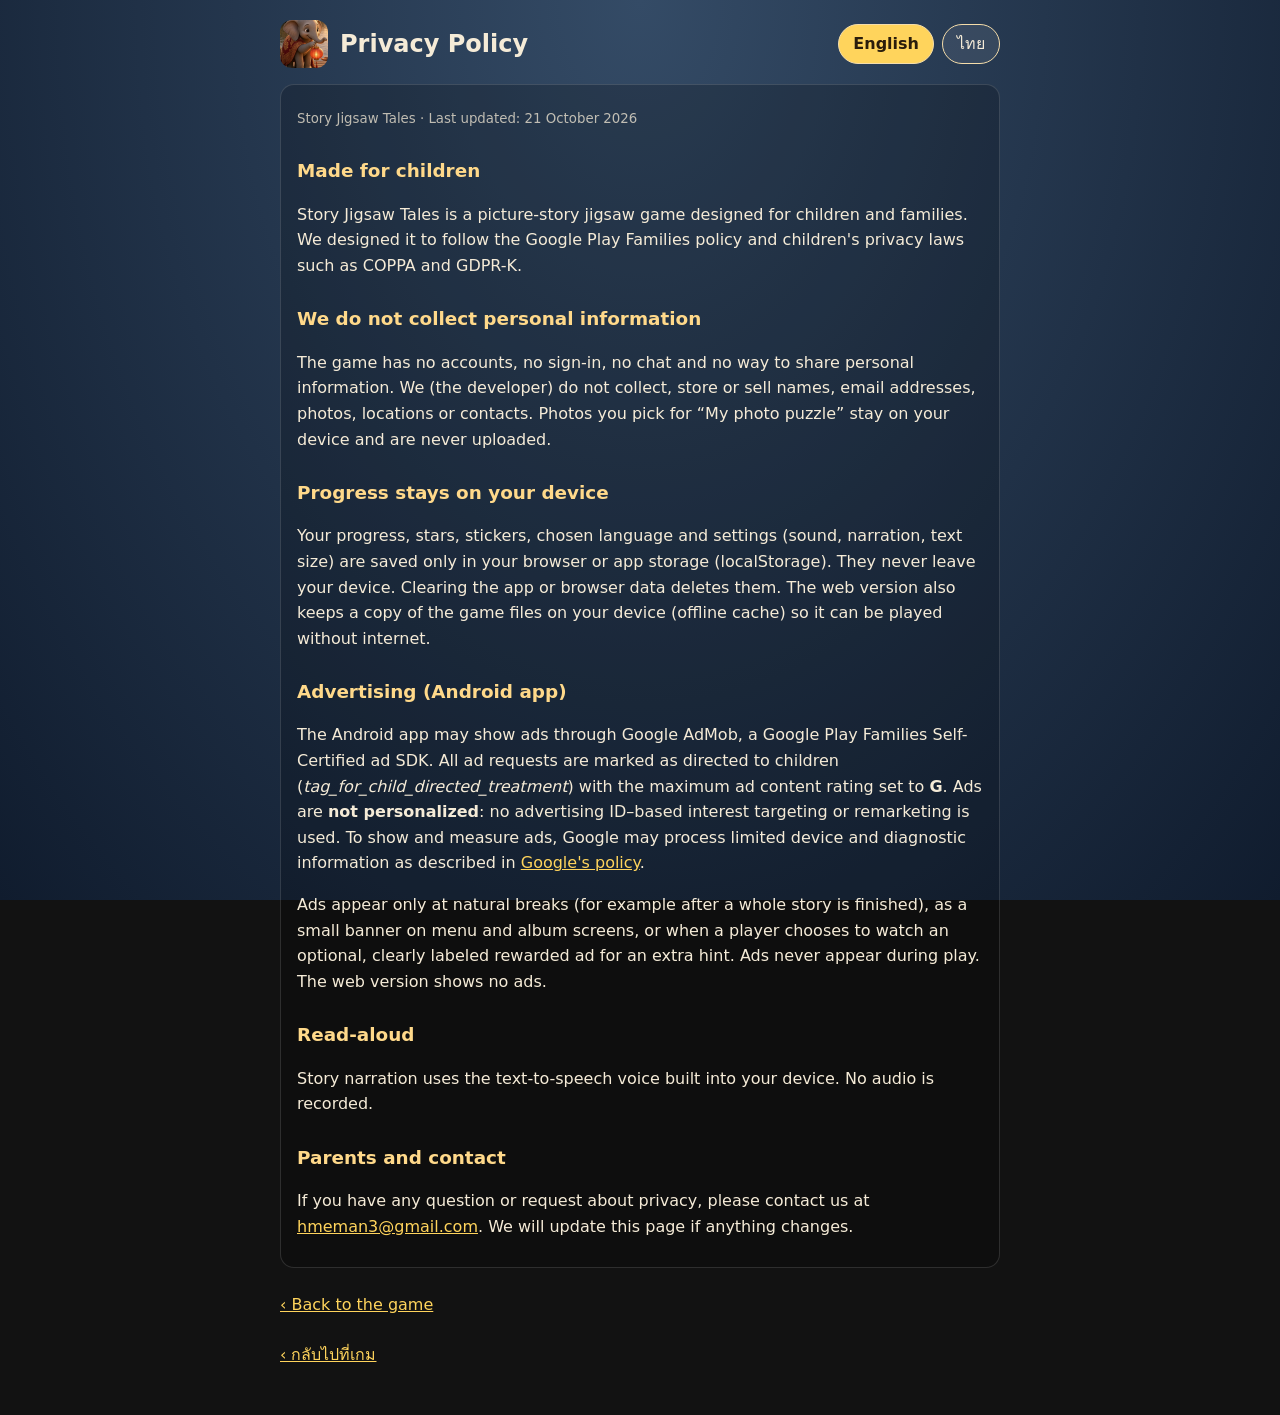
==== privacy.html @ 479d1299 "Kid features: 2x2 board, gentle hint, storybook mode, Hard stickers, text size, offline PWA, privacy" ====
<!doctype html>
<html lang="en">
<head>
<meta charset="utf-8">
<meta name="viewport" content="width=device-width,initial-scale=1,viewport-fit=cover">
<title>Privacy Policy · Story Jigsaw Tales</title>
<meta name="robots" content="index,follow">
<link rel="icon" href="branding/favicon.ico">
<style>
:root{color-scheme:dark}
body{margin:0;font:16px/1.6 system-ui,-apple-system,"Segoe UI",Roboto,"Noto Sans Thai",sans-serif;background:radial-gradient(ellipse at top,#344b66,#101c2e) fixed;color:#f5ebd7}
main{max-width:720px;margin:0 auto;padding:20px 18px 48px}
header{display:flex;align-items:center;gap:12px;flex-wrap:wrap}
header img{width:48px;height:48px;border-radius:12px}
h1{font-size:1.5em;margin:0;flex:1;min-width:180px}
h2{font-size:1.15em;margin:1.4em 0 .3em;color:#ffd98a}
a{color:#ffd45c}
nav.lang{display:flex;gap:8px}
nav.lang button{font:inherit;padding:6px 14px;border-radius:999px;border:1px solid #f5ddaa;background:#ffffff14;color:inherit;cursor:pointer}
nav.lang button[aria-pressed=true]{background:#ffd45c;color:#2a1d0c;font-weight:700}
.card{background:#00000033;border:1px solid #ffffff22;border-radius:14px;padding:4px 16px 12px;margin-top:16px}
[data-l]{display:none}
html[lang=en] [data-l=en],html[lang=th] [data-l=th]{display:block}
small{opacity:.75}
.back{display:inline-block;margin-top:24px}
</style>
</head>
<body>
<main>
<header><img src="branding/icon-192.png" alt=""><h1 data-l="en">Privacy Policy</h1><h1 data-l="th">นโยบายความเป็นส่วนตัว</h1>
<nav class="lang" aria-label="Language"><button type="button" data-set="en">English</button><button type="button" data-set="th">ไทย</button></nav></header>

<div class="card" data-l="en">
<p><small>Story Jigsaw Tales · Last updated: 21 October 2026</small></p>
<h2>Made for children</h2>
<p>Story Jigsaw Tales is a picture-story jigsaw game designed for children and families. We designed it to follow the Google Play Families policy and children's privacy laws such as COPPA and GDPR-K.</p>
<h2>We do not collect personal information</h2>
<p>The game has no accounts, no sign-in, no chat and no way to share personal information. We (the developer) do not collect, store or sell names, email addresses, photos, locations or contacts. Photos you pick for “My photo puzzle” stay on your device and are never uploaded.</p>
<h2>Progress stays on your device</h2>
<p>Your progress, stars, stickers, chosen language and settings (sound, narration, text size) are saved only in your browser or app storage (localStorage). They never leave your device. Clearing the app or browser data deletes them. The web version also keeps a copy of the game files on your device (offline cache) so it can be played without internet.</p>
<h2>Advertising (Android app)</h2>
<p>The Android app may show ads through Google AdMob, a Google Play Families Self-Certified ad SDK. All ad requests are marked as directed to children (<em>tag_for_child_directed_treatment</em>) with the maximum ad content rating set to <strong>G</strong>. Ads are <strong>not personalized</strong>: no advertising ID–based interest targeting or remarketing is used. To show and measure ads, Google may process limited device and diagnostic information as described in <a href="https://policies.google.com/technologies/partner-sites" rel="noopener">Google's policy</a>.</p>
<p>Ads appear only at natural breaks (for example after a whole story is finished), as a small banner on menu and album screens, or when a player chooses to watch an optional, clearly labeled rewarded ad for an extra hint. Ads never appear during play. The web version shows no ads.</p>
<h2>Read-aloud</h2>
<p>Story narration uses the text-to-speech voice built into your device. No audio is recorded.</p>
<h2>Parents and contact</h2>
<p>If you have any question or request about privacy, please contact us at <a href="mailto:hmeman3@gmail.com">hmeman3@gmail.com</a>. We will update this page if anything changes.</p>
</div>

<div class="card" data-l="th">
<p><small>Story Jigsaw Tales · ปรับปรุงล่าสุด: 21 ตุลาคม 2026</small></p>
<h2>เกมสำหรับเด็ก</h2>
<p>Story Jigsaw Tales เป็นเกมต่อภาพนิทานสำหรับเด็กและครอบครัว ออกแบบให้เป็นไปตามนโยบาย Families ของ Google Play และกฎหมายคุ้มครองข้อมูลเด็ก เช่น COPPA และ GDPR-K</p>
<h2>เราไม่เก็บข้อมูลส่วนบุคคล</h2>
<p>เกมนี้ไม่มีบัญชีผู้ใช้ ไม่ต้องล็อกอิน ไม่มีแชต และไม่มีช่องทางให้กรอกหรือแชร์ข้อมูลส่วนตัว ผู้พัฒนาไม่เก็บ ไม่บันทึก และไม่ขาย ชื่อ อีเมล รูปภาพ ตำแหน่ง หรือรายชื่อผู้ติดต่อ รูปที่เลือกใน “จิ๊กซอว์รูปของฉัน” อยู่ในเครื่องเท่านั้นและไม่ถูกอัปโหลด</p>
<h2>ความคืบหน้าเก็บไว้ในเครื่อง</h2>
<p>ด่านที่ผ่าน ดาว สติกเกอร์ ภาษาที่เลือก และการตั้งค่า (เสียง เสียงเล่าเรื่อง ขนาดตัวอักษร) บันทึกไว้ในพื้นที่จัดเก็บของเบราว์เซอร์หรือแอป (localStorage) เท่านั้น ไม่ถูกส่งออกจากเครื่อง หากล้างข้อมูลแอปหรือเบราว์เซอร์ ข้อมูลจะถูกลบ เวอร์ชันเว็บยังเก็บสำเนาไฟล์เกมไว้ในเครื่อง (แคชออฟไลน์) เพื่อให้เล่นได้โดยไม่ต้องใช้อินเทอร์เน็ต</p>
<h2>โฆษณา (แอป Android)</h2>
<p>แอป Android อาจแสดงโฆษณาผ่าน Google AdMob ซึ่งเป็น SDK โฆษณาที่ผ่านการรับรองตนเองตามโปรแกรม Families ของ Google Play ทุกคำขอโฆษณาถูกระบุว่าเป็นเนื้อหาสำหรับเด็ก (<em>tag_for_child_directed_treatment</em>) และจำกัดระดับเนื้อหาโฆษณาสูงสุดที่ <strong>G</strong> โฆษณา<strong>ไม่ปรับตามบุคคล</strong> ไม่มีการกำหนดเป้าหมายตามความสนใจหรือรีมาร์เก็ตติ้ง เพื่อแสดงและวัดผลโฆษณา Google อาจประมวลผลข้อมูลอุปกรณ์และข้อมูลวินิจฉัยบางส่วนตาม<a href="https://policies.google.com/technologies/partner-sites?hl=th" rel="noopener">นโยบายของ Google</a></p>
<p>โฆษณาจะแสดงเฉพาะช่วงพักตามธรรมชาติ (เช่น หลังเล่นจบนิทานทั้งเรื่อง) เป็นแบนเนอร์เล็กในหน้าเมนูและสมุดนิทาน หรือเมื่อผู้เล่นเลือกดูโฆษณารับรางวัลแบบไม่บังคับที่มีป้ายบอกชัดเจนเพื่อรับตัวช่วยเพิ่ม ไม่มีโฆษณาระหว่างเล่น และเวอร์ชันเว็บไม่มีโฆษณา</p>
<h2>เสียงอ่านนิทาน</h2>
<p>เสียงเล่าเรื่องใช้ระบบอ่านออกเสียงที่มีอยู่ในเครื่อง ไม่มีการบันทึกเสียง</p>
<h2>สำหรับผู้ปกครองและการติดต่อ</h2>
<p>หากมีคำถามหรือคำขอเกี่ยวกับความเป็นส่วนตัว ติดต่อได้ที่ <a href="mailto:hmeman3@gmail.com">hmeman3@gmail.com</a> หากมีการเปลี่ยนแปลง เราจะปรับปรุงหน้านี้</p>
</div>
<a class="back" href="./" data-l="en">‹ Back to the game</a><a class="back" href="./" data-l="th">‹ กลับไปที่เกม</a>
</main>
<script>
(function(){
 const q=new URLSearchParams(location.search).get('lang');let pref=q;
 if(!pref){try{pref=localStorage.getItem('lsj-story-lang')}catch(e){}}
 if(!pref)pref=(navigator.language||'en').slice(0,2);
 const set=l=>{l=l==='th'?'th':'en';document.documentElement.lang=l;document.title=l==='th'?'นโยบายความเป็นส่วนตัว · Story Jigsaw Tales':'Privacy Policy · Story Jigsaw Tales';document.querySelectorAll('[data-set]').forEach(b=>b.setAttribute('aria-pressed',String(b.dataset.set===l)));};
 document.querySelectorAll('[data-set]').forEach(b=>b.onclick=()=>set(b.dataset.set));set(pref);
})();
</script>
</body>
</html>
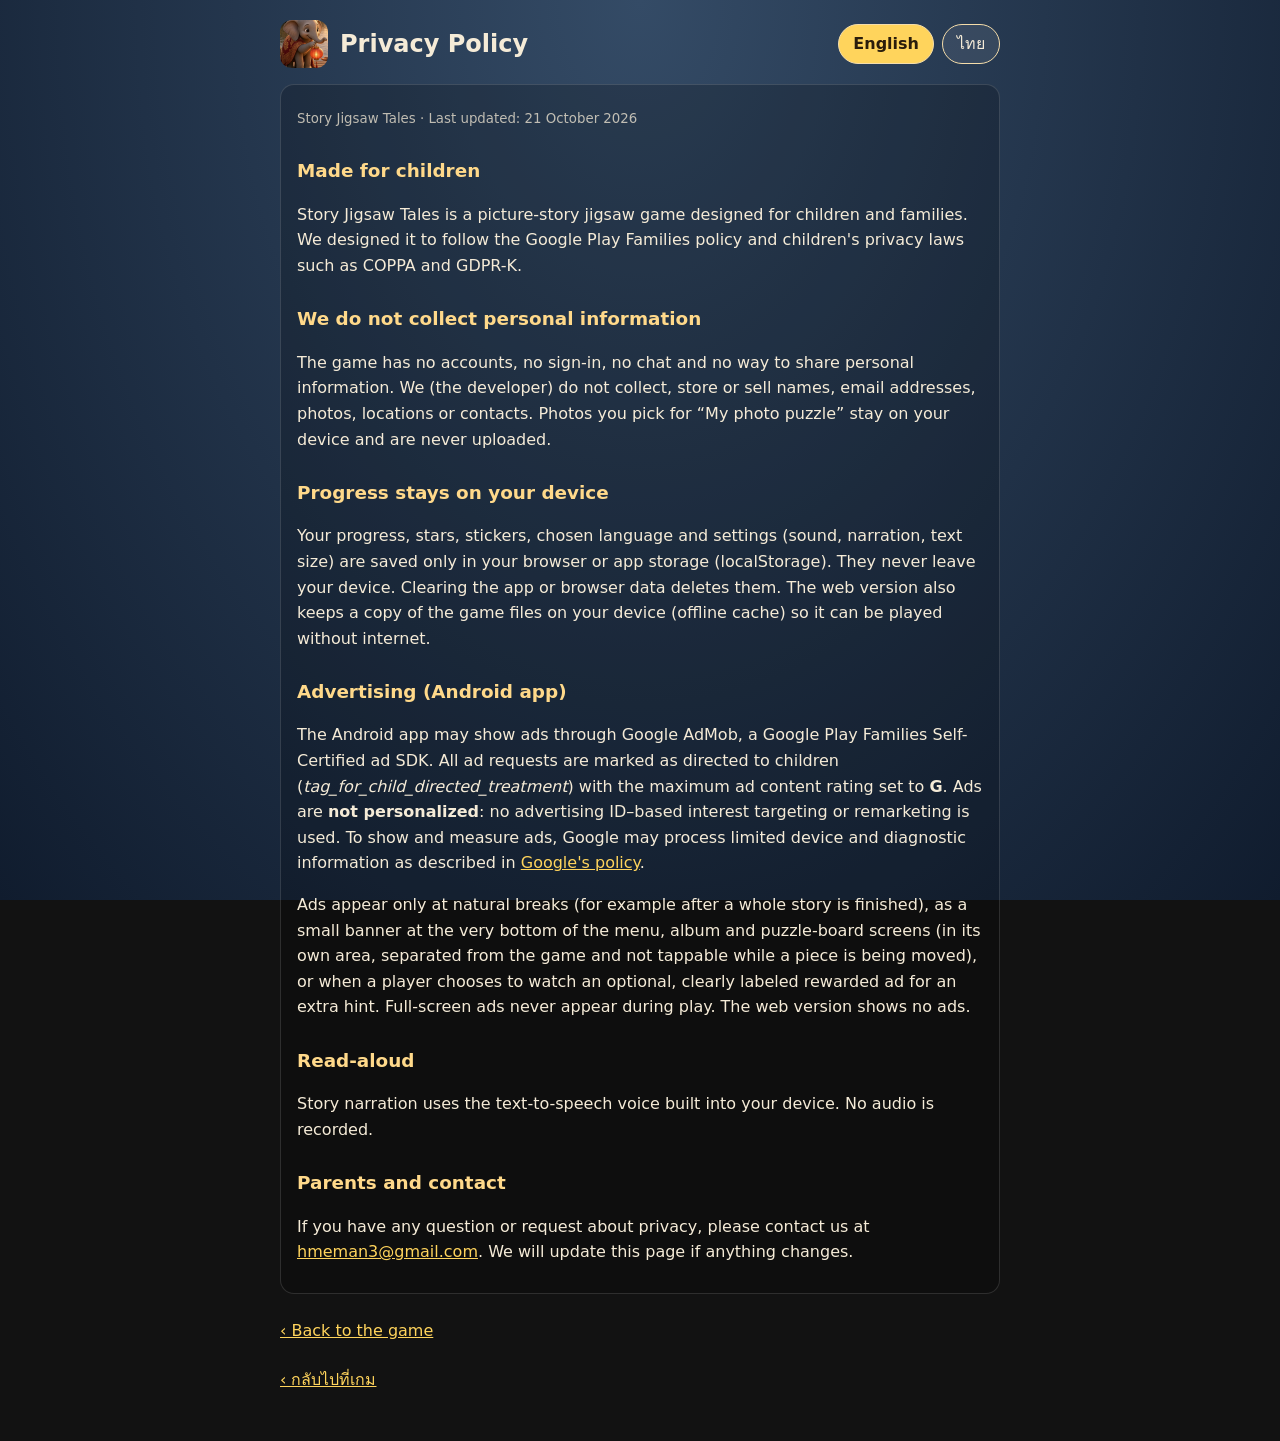
==== commit 518c7cf9: "Gameplay banner in reserved bottom strip with gap+separator, touch lock during piece moves; update a" ====
--- a/privacy.html
+++ b/privacy.html
@@ -40,7 +40,7 @@
 <p>Your progress, stars, stickers, chosen language and settings (sound, narration, text size) are saved only in your browser or app storage (localStorage). They never leave your device. Clearing the app or browser data deletes them. The web version also keeps a copy of the game files on your device (offline cache) so it can be played without internet.</p>
 <h2>Advertising (Android app)</h2>
 <p>The Android app may show ads through Google AdMob, a Google Play Families Self-Certified ad SDK. All ad requests are marked as directed to children (<em>tag_for_child_directed_treatment</em>) with the maximum ad content rating set to <strong>G</strong>. Ads are <strong>not personalized</strong>: no advertising ID–based interest targeting or remarketing is used. To show and measure ads, Google may process limited device and diagnostic information as described in <a href="https://policies.google.com/technologies/partner-sites" rel="noopener">Google's policy</a>.</p>
-<p>Ads appear only at natural breaks (for example after a whole story is finished), as a small banner on menu and album screens, or when a player chooses to watch an optional, clearly labeled rewarded ad for an extra hint. Ads never appear during play. The web version shows no ads.</p>
+<p>Ads appear only at natural breaks (for example after a whole story is finished), as a small banner at the very bottom of the menu, album and puzzle-board screens (in its own area, separated from the game and not tappable while a piece is being moved), or when a player chooses to watch an optional, clearly labeled rewarded ad for an extra hint. Full-screen ads never appear during play. The web version shows no ads.</p>
 <h2>Read-aloud</h2>
 <p>Story narration uses the text-to-speech voice built into your device. No audio is recorded.</p>
 <h2>Parents and contact</h2>
@@ -57,7 +57,7 @@
 <p>ด่านที่ผ่าน ดาว สติกเกอร์ ภาษาที่เลือก และการตั้งค่า (เสียง เสียงเล่าเรื่อง ขนาดตัวอักษร) บันทึกไว้ในพื้นที่จัดเก็บของเบราว์เซอร์หรือแอป (localStorage) เท่านั้น ไม่ถูกส่งออกจากเครื่อง หากล้างข้อมูลแอปหรือเบราว์เซอร์ ข้อมูลจะถูกลบ เวอร์ชันเว็บยังเก็บสำเนาไฟล์เกมไว้ในเครื่อง (แคชออฟไลน์) เพื่อให้เล่นได้โดยไม่ต้องใช้อินเทอร์เน็ต</p>
 <h2>โฆษณา (แอป Android)</h2>
 <p>แอป Android อาจแสดงโฆษณาผ่าน Google AdMob ซึ่งเป็น SDK โฆษณาที่ผ่านการรับรองตนเองตามโปรแกรม Families ของ Google Play ทุกคำขอโฆษณาถูกระบุว่าเป็นเนื้อหาสำหรับเด็ก (<em>tag_for_child_directed_treatment</em>) และจำกัดระดับเนื้อหาโฆษณาสูงสุดที่ <strong>G</strong> โฆษณา<strong>ไม่ปรับตามบุคคล</strong> ไม่มีการกำหนดเป้าหมายตามความสนใจหรือรีมาร์เก็ตติ้ง เพื่อแสดงและวัดผลโฆษณา Google อาจประมวลผลข้อมูลอุปกรณ์และข้อมูลวินิจฉัยบางส่วนตาม<a href="https://policies.google.com/technologies/partner-sites?hl=th" rel="noopener">นโยบายของ Google</a></p>
-<p>โฆษณาจะแสดงเฉพาะช่วงพักตามธรรมชาติ (เช่น หลังเล่นจบนิทานทั้งเรื่อง) เป็นแบนเนอร์เล็กในหน้าเมนูและสมุดนิทาน หรือเมื่อผู้เล่นเลือกดูโฆษณารับรางวัลแบบไม่บังคับที่มีป้ายบอกชัดเจนเพื่อรับตัวช่วยเพิ่ม ไม่มีโฆษณาระหว่างเล่น และเวอร์ชันเว็บไม่มีโฆษณา</p>
+<p>โฆษณาจะแสดงเฉพาะช่วงพักตามธรรมชาติ (เช่น หลังเล่นจบนิทานทั้งเรื่อง) เป็นแบนเนอร์เล็กที่ขอบล่างสุดของหน้าเมนู สมุดนิทาน และหน้ากระดานต่อภาพ (อยู่ในพื้นที่แยกจากเกม และกดไม่ได้ขณะกำลังขยับชิ้นภาพ) หรือเมื่อผู้เล่นเลือกดูโฆษณารับรางวัลแบบไม่บังคับที่มีป้ายบอกชัดเจนเพื่อรับตัวช่วยเพิ่ม ไม่มีโฆษณาเต็มจอระหว่างเล่น และเวอร์ชันเว็บไม่มีโฆษณา</p>
 <h2>เสียงอ่านนิทาน</h2>
 <p>เสียงเล่าเรื่องใช้ระบบอ่านออกเสียงที่มีอยู่ในเครื่อง ไม่มีการบันทึกเสียง</p>
 <h2>สำหรับผู้ปกครองและการติดต่อ</h2>
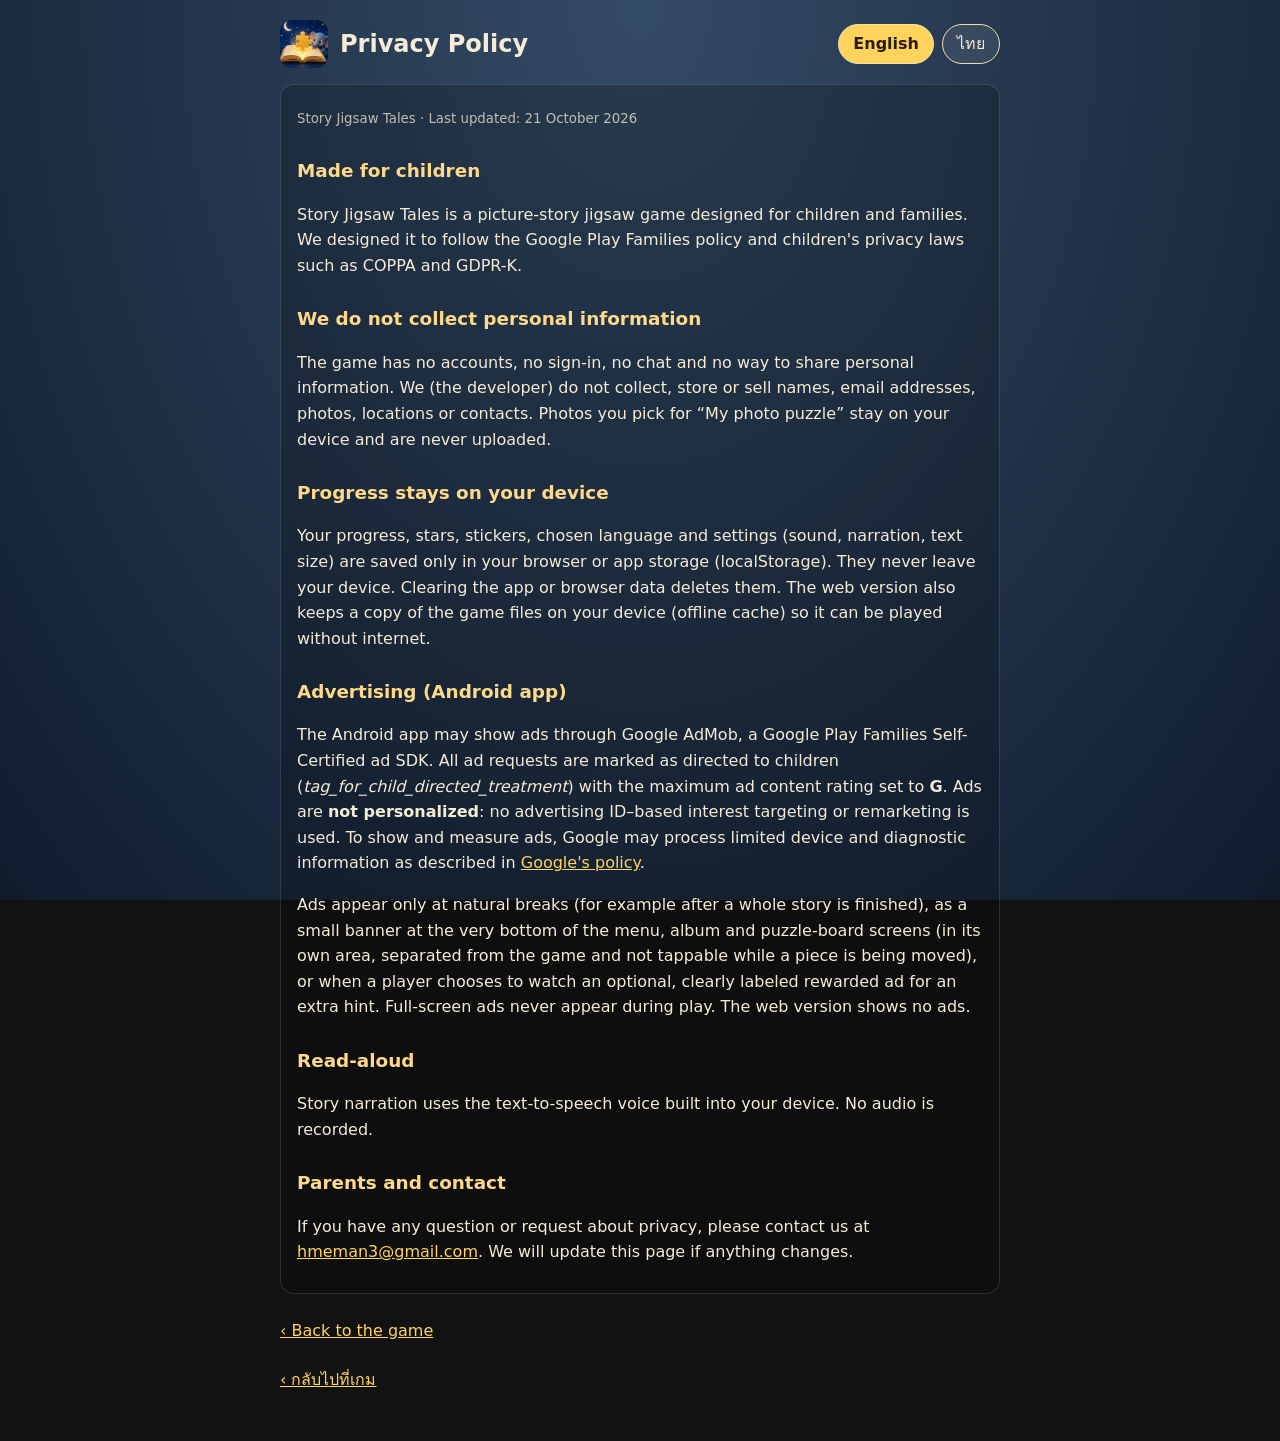
==== commit 3989c432: "Versioned icon filenames (-v2); SW: per-version cache lookup, no-cache navigations, skipWaiting/clai" ====
--- a/privacy.html
+++ b/privacy.html
@@ -5,7 +5,7 @@
 <meta name="viewport" content="width=device-width,initial-scale=1,viewport-fit=cover">
 <title>Privacy Policy · Story Jigsaw Tales</title>
 <meta name="robots" content="index,follow">
-<link rel="icon" href="branding/favicon.ico">
+<link rel="icon" href="branding/favicon-v2.ico">
 <style>
 :root{color-scheme:dark}
 body{margin:0;font:16px/1.6 system-ui,-apple-system,"Segoe UI",Roboto,"Noto Sans Thai",sans-serif;background:radial-gradient(ellipse at top,#344b66,#101c2e) fixed;color:#f5ebd7}
@@ -27,7 +27,7 @@
 </head>
 <body>
 <main>
-<header><img src="branding/icon-192.png" alt=""><h1 data-l="en">Privacy Policy</h1><h1 data-l="th">นโยบายความเป็นส่วนตัว</h1>
+<header><img src="branding/icon-192-v2.png" alt=""><h1 data-l="en">Privacy Policy</h1><h1 data-l="th">นโยบายความเป็นส่วนตัว</h1>
 <nav class="lang" aria-label="Language"><button type="button" data-set="en">English</button><button type="button" data-set="th">ไทย</button></nav></header>
 
 <div class="card" data-l="en">
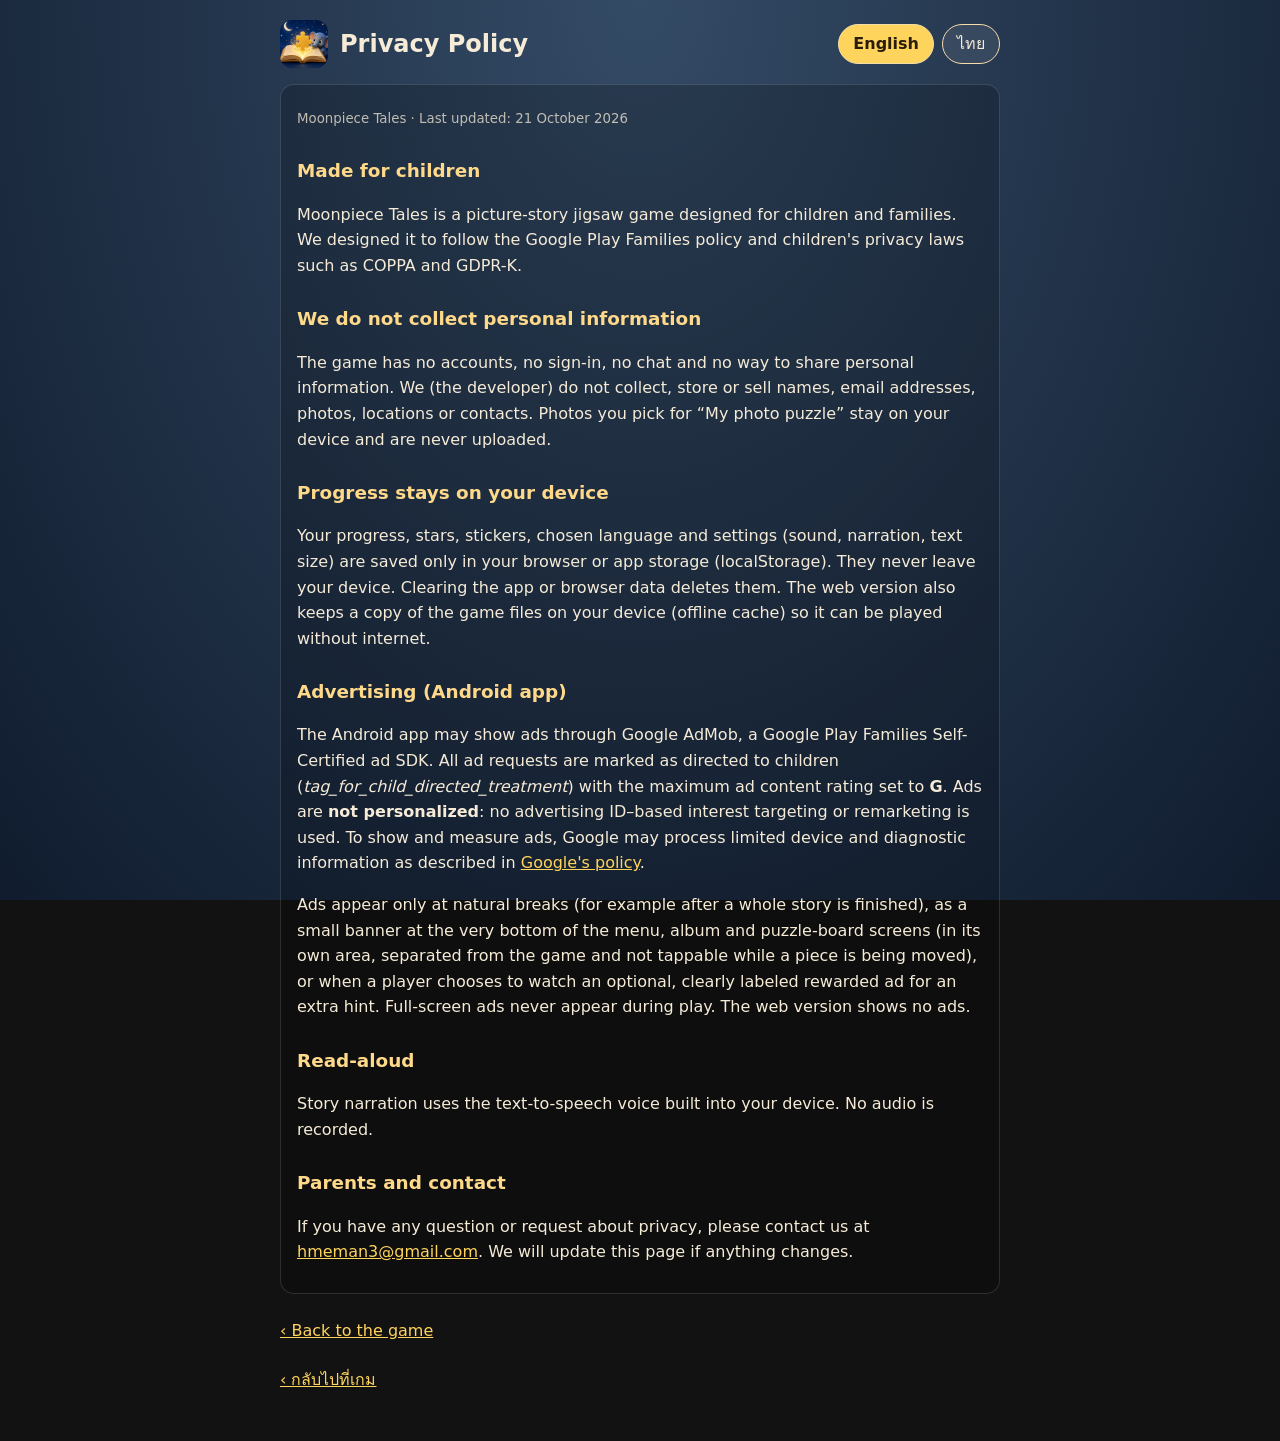
==== commit 62fb9f41: "Rename to Moonpiece Tales; remove dead online ranking code; Android app hooks (AndroidTTS bridge, hi" ====
--- a/privacy.html
+++ b/privacy.html
@@ -3,7 +3,7 @@
 <head>
 <meta charset="utf-8">
 <meta name="viewport" content="width=device-width,initial-scale=1,viewport-fit=cover">
-<title>Privacy Policy · Story Jigsaw Tales</title>
+<title>Privacy Policy · Moonpiece Tales</title>
 <meta name="robots" content="index,follow">
 <link rel="icon" href="branding/favicon-v2.ico">
 <style>
@@ -31,9 +31,9 @@
 <nav class="lang" aria-label="Language"><button type="button" data-set="en">English</button><button type="button" data-set="th">ไทย</button></nav></header>
 
 <div class="card" data-l="en">
-<p><small>Story Jigsaw Tales · Last updated: 21 October 2026</small></p>
+<p><small>Moonpiece Tales · Last updated: 21 October 2026</small></p>
 <h2>Made for children</h2>
-<p>Story Jigsaw Tales is a picture-story jigsaw game designed for children and families. We designed it to follow the Google Play Families policy and children's privacy laws such as COPPA and GDPR-K.</p>
+<p>Moonpiece Tales is a picture-story jigsaw game designed for children and families. We designed it to follow the Google Play Families policy and children's privacy laws such as COPPA and GDPR-K.</p>
 <h2>We do not collect personal information</h2>
 <p>The game has no accounts, no sign-in, no chat and no way to share personal information. We (the developer) do not collect, store or sell names, email addresses, photos, locations or contacts. Photos you pick for “My photo puzzle” stay on your device and are never uploaded.</p>
 <h2>Progress stays on your device</h2>
@@ -48,9 +48,9 @@
 </div>
 
 <div class="card" data-l="th">
-<p><small>Story Jigsaw Tales · ปรับปรุงล่าสุด: 21 ตุลาคม 2026</small></p>
+<p><small>Moonpiece Tales · ปรับปรุงล่าสุด: 21 ตุลาคม 2026</small></p>
 <h2>เกมสำหรับเด็ก</h2>
-<p>Story Jigsaw Tales เป็นเกมต่อภาพนิทานสำหรับเด็กและครอบครัว ออกแบบให้เป็นไปตามนโยบาย Families ของ Google Play และกฎหมายคุ้มครองข้อมูลเด็ก เช่น COPPA และ GDPR-K</p>
+<p>Moonpiece Tales เป็นเกมต่อภาพนิทานสำหรับเด็กและครอบครัว ออกแบบให้เป็นไปตามนโยบาย Families ของ Google Play และกฎหมายคุ้มครองข้อมูลเด็ก เช่น COPPA และ GDPR-K</p>
 <h2>เราไม่เก็บข้อมูลส่วนบุคคล</h2>
 <p>เกมนี้ไม่มีบัญชีผู้ใช้ ไม่ต้องล็อกอิน ไม่มีแชต และไม่มีช่องทางให้กรอกหรือแชร์ข้อมูลส่วนตัว ผู้พัฒนาไม่เก็บ ไม่บันทึก และไม่ขาย ชื่อ อีเมล รูปภาพ ตำแหน่ง หรือรายชื่อผู้ติดต่อ รูปที่เลือกใน “จิ๊กซอว์รูปของฉัน” อยู่ในเครื่องเท่านั้นและไม่ถูกอัปโหลด</p>
 <h2>ความคืบหน้าเก็บไว้ในเครื่อง</h2>
@@ -70,7 +70,7 @@
  const q=new URLSearchParams(location.search).get('lang');let pref=q;
  if(!pref){try{pref=localStorage.getItem('lsj-story-lang')}catch(e){}}
  if(!pref)pref=(navigator.language||'en').slice(0,2);
- const set=l=>{l=l==='th'?'th':'en';document.documentElement.lang=l;document.title=l==='th'?'นโยบายความเป็นส่วนตัว · Story Jigsaw Tales':'Privacy Policy · Story Jigsaw Tales';document.querySelectorAll('[data-set]').forEach(b=>b.setAttribute('aria-pressed',String(b.dataset.set===l)));};
+ const set=l=>{l=l==='th'?'th':'en';document.documentElement.lang=l;document.title=l==='th'?'นโยบายความเป็นส่วนตัว · Moonpiece Tales':'Privacy Policy · Moonpiece Tales';document.querySelectorAll('[data-set]').forEach(b=>b.setAttribute('aria-pressed',String(b.dataset.set===l)));};
  document.querySelectorAll('[data-set]').forEach(b=>b.onclick=()=>set(b.dataset.set));set(pref);
 })();
 </script>
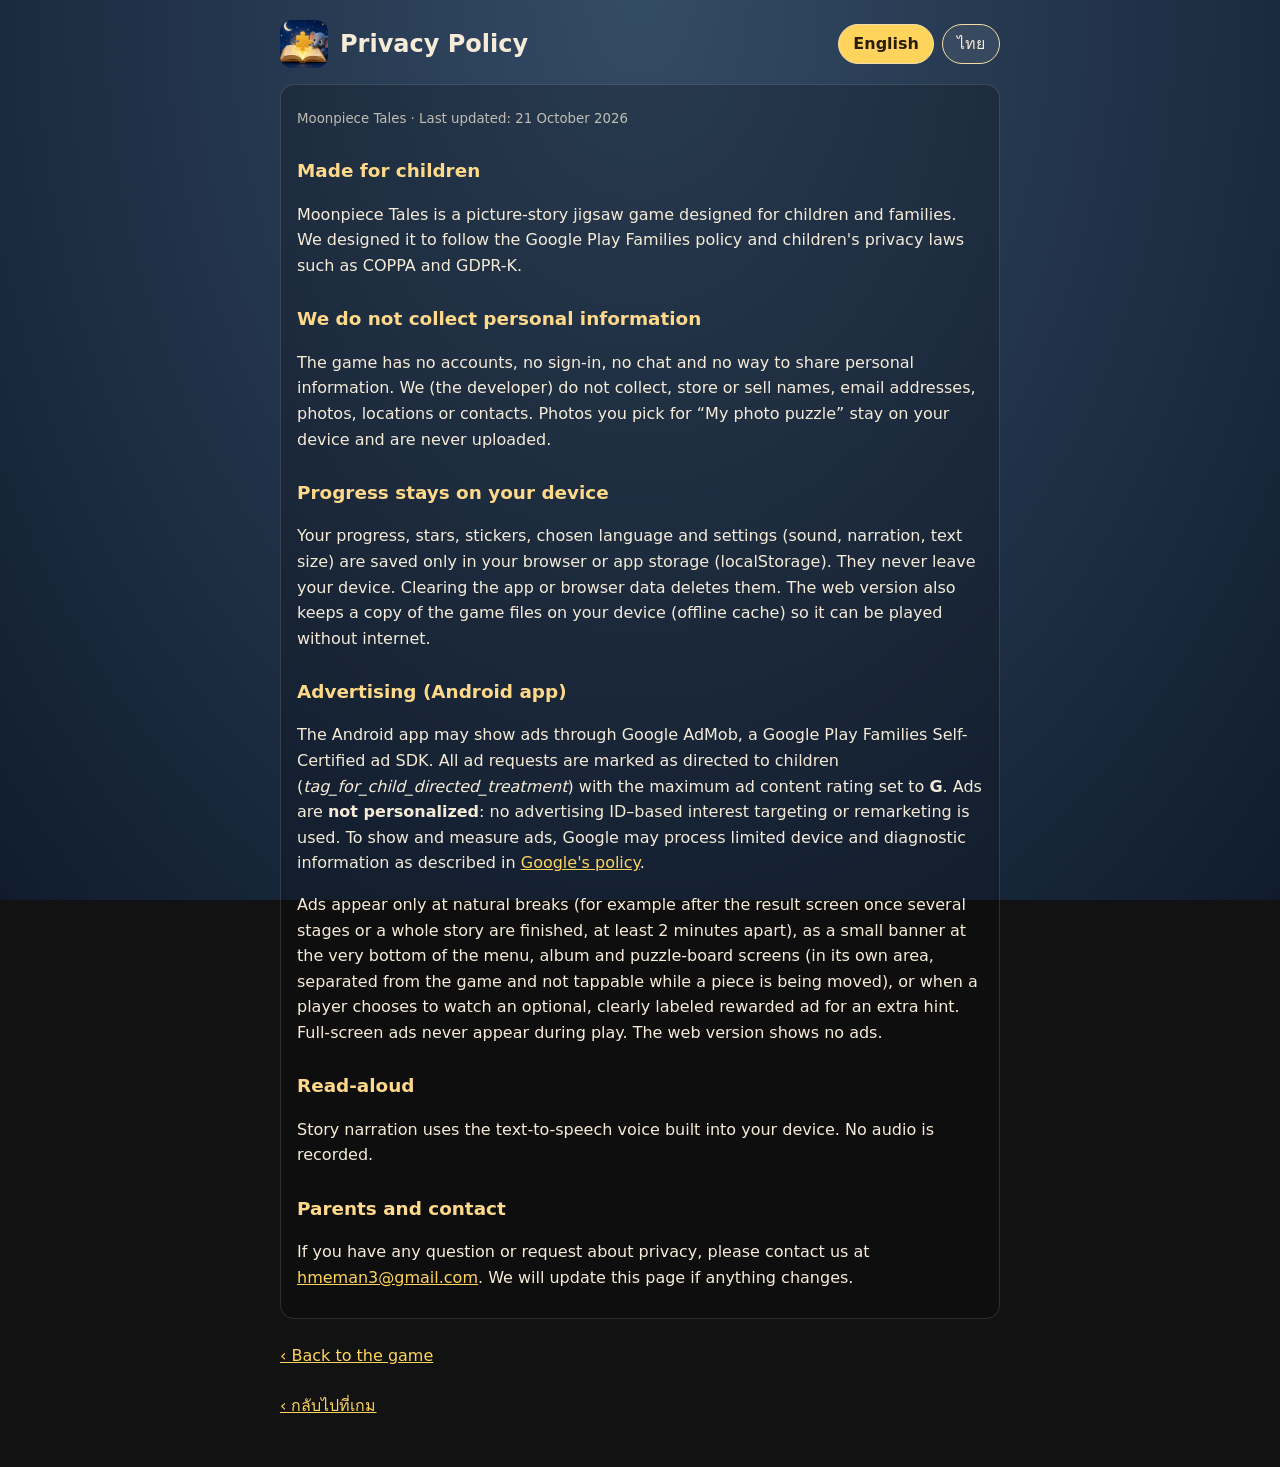
==== commit c1d54a85: "Interstitials at natural breaks every 3 clears or after a whole story; 2-min gap and grace; reward r" ====
--- a/privacy.html
+++ b/privacy.html
@@ -40,7 +40,7 @@
 <p>Your progress, stars, stickers, chosen language and settings (sound, narration, text size) are saved only in your browser or app storage (localStorage). They never leave your device. Clearing the app or browser data deletes them. The web version also keeps a copy of the game files on your device (offline cache) so it can be played without internet.</p>
 <h2>Advertising (Android app)</h2>
 <p>The Android app may show ads through Google AdMob, a Google Play Families Self-Certified ad SDK. All ad requests are marked as directed to children (<em>tag_for_child_directed_treatment</em>) with the maximum ad content rating set to <strong>G</strong>. Ads are <strong>not personalized</strong>: no advertising ID–based interest targeting or remarketing is used. To show and measure ads, Google may process limited device and diagnostic information as described in <a href="https://policies.google.com/technologies/partner-sites" rel="noopener">Google's policy</a>.</p>
-<p>Ads appear only at natural breaks (for example after a whole story is finished), as a small banner at the very bottom of the menu, album and puzzle-board screens (in its own area, separated from the game and not tappable while a piece is being moved), or when a player chooses to watch an optional, clearly labeled rewarded ad for an extra hint. Full-screen ads never appear during play. The web version shows no ads.</p>
+<p>Ads appear only at natural breaks (for example after the result screen once several stages or a whole story are finished, at least 2 minutes apart), as a small banner at the very bottom of the menu, album and puzzle-board screens (in its own area, separated from the game and not tappable while a piece is being moved), or when a player chooses to watch an optional, clearly labeled rewarded ad for an extra hint. Full-screen ads never appear during play. The web version shows no ads.</p>
 <h2>Read-aloud</h2>
 <p>Story narration uses the text-to-speech voice built into your device. No audio is recorded.</p>
 <h2>Parents and contact</h2>
@@ -57,7 +57,7 @@
 <p>ด่านที่ผ่าน ดาว สติกเกอร์ ภาษาที่เลือก และการตั้งค่า (เสียง เสียงเล่าเรื่อง ขนาดตัวอักษร) บันทึกไว้ในพื้นที่จัดเก็บของเบราว์เซอร์หรือแอป (localStorage) เท่านั้น ไม่ถูกส่งออกจากเครื่อง หากล้างข้อมูลแอปหรือเบราว์เซอร์ ข้อมูลจะถูกลบ เวอร์ชันเว็บยังเก็บสำเนาไฟล์เกมไว้ในเครื่อง (แคชออฟไลน์) เพื่อให้เล่นได้โดยไม่ต้องใช้อินเทอร์เน็ต</p>
 <h2>โฆษณา (แอป Android)</h2>
 <p>แอป Android อาจแสดงโฆษณาผ่าน Google AdMob ซึ่งเป็น SDK โฆษณาที่ผ่านการรับรองตนเองตามโปรแกรม Families ของ Google Play ทุกคำขอโฆษณาถูกระบุว่าเป็นเนื้อหาสำหรับเด็ก (<em>tag_for_child_directed_treatment</em>) และจำกัดระดับเนื้อหาโฆษณาสูงสุดที่ <strong>G</strong> โฆษณา<strong>ไม่ปรับตามบุคคล</strong> ไม่มีการกำหนดเป้าหมายตามความสนใจหรือรีมาร์เก็ตติ้ง เพื่อแสดงและวัดผลโฆษณา Google อาจประมวลผลข้อมูลอุปกรณ์และข้อมูลวินิจฉัยบางส่วนตาม<a href="https://policies.google.com/technologies/partner-sites?hl=th" rel="noopener">นโยบายของ Google</a></p>
-<p>โฆษณาจะแสดงเฉพาะช่วงพักตามธรรมชาติ (เช่น หลังเล่นจบนิทานทั้งเรื่อง) เป็นแบนเนอร์เล็กที่ขอบล่างสุดของหน้าเมนู สมุดนิทาน และหน้ากระดานต่อภาพ (อยู่ในพื้นที่แยกจากเกม และกดไม่ได้ขณะกำลังขยับชิ้นภาพ) หรือเมื่อผู้เล่นเลือกดูโฆษณารับรางวัลแบบไม่บังคับที่มีป้ายบอกชัดเจนเพื่อรับตัวช่วยเพิ่ม ไม่มีโฆษณาเต็มจอระหว่างเล่น และเวอร์ชันเว็บไม่มีโฆษณา</p>
+<p>โฆษณาจะแสดงเฉพาะช่วงพักตามธรรมชาติ (เช่น หลังหน้าผลลัพธ์เมื่อผ่านหลายด่านหรือจบนิทานทั้งเรื่อง โดยเว้นระยะห่างอย่างน้อย 2 นาที) เป็นแบนเนอร์เล็กที่ขอบล่างสุดของหน้าเมนู สมุดนิทาน และหน้ากระดานต่อภาพ (อยู่ในพื้นที่แยกจากเกม และกดไม่ได้ขณะกำลังขยับชิ้นภาพ) หรือเมื่อผู้เล่นเลือกดูโฆษณารับรางวัลแบบไม่บังคับที่มีป้ายบอกชัดเจนเพื่อรับตัวช่วยเพิ่ม ไม่มีโฆษณาเต็มจอระหว่างเล่น และเวอร์ชันเว็บไม่มีโฆษณา</p>
 <h2>เสียงอ่านนิทาน</h2>
 <p>เสียงเล่าเรื่องใช้ระบบอ่านออกเสียงที่มีอยู่ในเครื่อง ไม่มีการบันทึกเสียง</p>
 <h2>สำหรับผู้ปกครองและการติดต่อ</h2>
